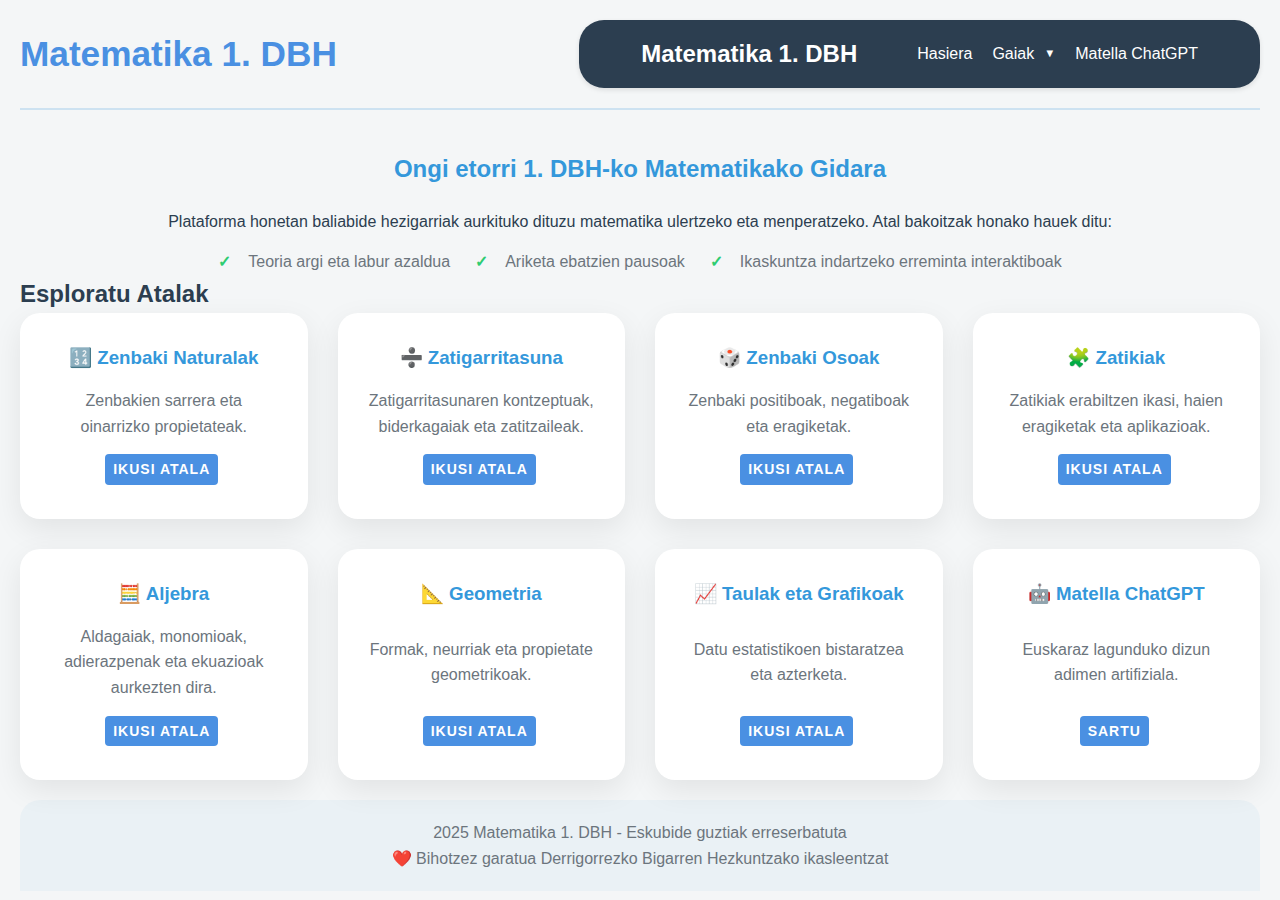
==== index.html @ 074a0e40 "NavBar" ====
<!DOCTYPE html>
<html lang="eu">
<head>
    <meta charset="UTF-8">
    <meta name="viewport" content="width=device-width, initial-scale=1.0">
    <title>Matematika 1. DBH - Teoria eta Ariketak</title>
    <link rel="stylesheet" href="css/styles.css">
    <script src="js/main.js" defer></script>
    <meta name="description" content="Matematikako hezkuntza-baliabideak 1. DBH-rako">
    <meta name="keywords" content="matematika, DBH, hezkuntza, ariketak, teoria">
    <link rel="icon" href="data:image/svg+xml,<svg xmlns=%22http://www.w3.org/2000/svg%22 viewBox=%220 0 100 100%22><text y=%22.9em%22 font-size=%2290%22>📐</text></svg>">
</head>
<body>
    <header>
        <div class="logo-titulo">
            <h1>Matematika 1. DBH</h1>
        </div>
        <nav class="navbar" aria-label="Nabigazio nagusia">
            <a href="index.html" class="navbar-logo">Matematika 1. DBH&nbsp;&nbsp;&nbsp;&nbsp;&nbsp;&nbsp;&nbsp;&nbsp;&nbsp;</a>
            <div class="navbar-menu">
                <a href="index.html" class="navbar-item">Hasiera</a>
                <div class="dropdown">
                    <a href="#" class="navbar-item dropdown-btn">Gaiak</a>
                    <div class="dropdown-content">
                        <a href="./paginas/numeros-naturales.html">Zenbaki Naturalak</a>
                        <a href="./paginas/divisibilidad.html">Zatigarritasuna</a>
                        <a href="./paginas/numeros-enteros.html">Zenbaki Osoak</a>
                        <a href="./paginas/fracciones.html">Zatikiak</a>
                        <a href="./paginas/algebra.html">Aljebran</a>
                        <a href="./paginas/geometria.html">Geometria</a>
                        <a href="./paginas/tablas-graficas.html">Taulak eta Grafikoak</a>
                    </div>
                </div>
                <a href="https://chatgpt.com/g/g-67d38635fb0c81919668655bdd91d6f7-matella-euskeraz" class="navbar-item">Matella ChatGPT</a>
            </div>
        </nav>
    </header>

    <main>
        <section id="presentacion">
            <h2>Ongi etorri 1. DBH-ko Matematikako Gidara</h2>
            <div class="teoria">
                <p>Plataforma honetan baliabide hezigarriak aurkituko dituzu matematika ulertzeko eta menperatzeko. Atal bakoitzak honako hauek ditu:</p>
                <ul>
                    <li>Teoria argi eta labur azaldua</li>
                    <li>Ariketa ebatzien pausoak</li>
                    <li>Ikaskuntza indartzeko erreminta interaktiboak</li>
                </ul>
            </div>
        </section>

        <section id="secciones">
            <h2>Esploratu Atalak</h2>
            <div class="tarjetas-secciones">
                <div class="tarjeta">
                    <h3>🔢 Zenbaki Naturalak</h3>
                    <p>Zenbakien sarrera eta oinarrizko propietateak.</p>
                    <a href="./paginas/numeros-naturales.html" class="btn">Ikusi Atala</a>
                </div>
                <div class="tarjeta">
                    <h3>➗ Zatigarritasuna</h3>
                    <p>Zatigarritasunaren kontzeptuak, biderkagaiak eta zatitzaileak.</p>
                    <a href="./paginas/divisibilidad.html" class="btn">Ikusi Atala</a>
                </div>
                <div class="tarjeta">
                    <h3>🎲 Zenbaki Osoak</h3>
                    <p>Zenbaki positiboak, negatiboak eta eragiketak.</p>
                    <a href="./paginas/numeros-enteros.html" class="btn">Ikusi Atala</a>
                </div>
                <div class="tarjeta">
                    <h3>🧩 Zatikiak</h3>
                    <p>Zatikiak erabiltzen ikasi, haien eragiketak eta aplikazioak.</p>
                    <a href="./paginas/fracciones.html" class="btn">Ikusi Atala</a>
                </div>
                <div class="tarjeta">
                    <h3>🧮 Aljebra</h3>
                    <p>Aldagaiak, monomioak, adierazpenak eta ekuazioak aurkezten dira.</p>
                    <a href="./paginas/algebra.html" class="btn">Ikusi Atala</a>
                </div>
                <div class="tarjeta">
                    <h3>📐 Geometria</h3>
                    <p>Formak, neurriak eta propietate geometrikoak.</p>
                    <a href="./paginas/geometria.html" class="btn">Ikusi Atala</a>
                </div>
                <div class="tarjeta">
                    <h3>📈 Taulak eta Grafikoak</h3>
                    <p>Datu estatistikoen bistaratzea eta azterketa.</p>
                    <a href="./paginas/tablas-graficas.html" class="btn">Ikusi Atala</a>
                </div>
                <div class="tarjeta">
                    <h3>🤖 Matella ChatGPT</h3>
                    <p>Euskaraz lagunduko dizun adimen artifiziala.</p>
                    <a href="https://chatgpt.com/g/g-67d38635fb0c81919668655bdd91d6f7-matella-euskeraz" class="btn">Sartu</a>
                </div>
            </div>
        </section>
    </main>

    <footer>
        <p>2025 Matematika 1. DBH - Eskubide guztiak erreserbatuta</p>
        <p>❤️ Bihotzez garatua Derrigorrezko Bigarren Hezkuntzako ikasleentzat</p>
    </footer>
</body>
</html>
---- css/styles.css ----
/* Estilos generales */
:root {
    /* Paleta de colores actualizada */
    --color-primario: #4A90E2;
    --color-secundario: #3498db;
    --color-terciario: #2ecc71;
    --color-hover: #4ec815;
    
    /* Colores de fondo */
    --color-fondo-claro: #f4f6f7;
    --color-fondo-oscuro: #1a2633;
    --color-fondo-tarjeta-claro: #ffffff;
    --color-fondo-tarjeta-oscuro: #233240;
    
    /* Colores de texto */
    --texto-claro: #2c3e50;
    --texto-oscuro: #e6e6e6;
    --texto-secundario-claro: #6c757d;
    --texto-secundario-oscuro: #a0a0a0;
    
    /* Transiciones y sombras */
    --transicion-rapida: 0.3s ease;
    --sombra-suave: 0 10px 30px rgba(0, 0, 0, 0.08);
    --sombra-hover: 0 15px 40px rgba(0, 0, 0, 0.12);
}

* {
    margin: 0;
    padding: 0;
    box-sizing: border-box;
    transition: all var(--transicion-rapida);
}

body {
    font-family: 'Inter', 'Segoe UI', Roboto, Oxygen, Ubuntu, Cantarell, 'Open Sans', 'Helvetica Neue', sans-serif;
    line-height: 1.6;
    background-color: var(--color-fondo-claro);
    color: var(--texto-claro);
    max-width: 1300px;
    margin: 0 auto;
    padding: 0 20px;
}

/* Contenedor global para secciones */
.seccion-contenedor {
    background-color: var(--color-fondo-tarjeta-claro);
    border-radius: 20px;
    padding: 30px;
    margin-bottom: 30px;
    box-shadow: var(--sombra-suave);
    transition: 
        transform var(--transicion-rapida), 
        box-shadow var(--transicion-rapida);
}

.seccion-contenedor:hover {
    transform: translateY(-5px);
    box-shadow: var(--sombra-hover);
}

/* Encabezado */
header {
    display: flex;
    justify-content: space-between;
    align-items: center;
    padding: 20px 0;
    margin-bottom: 20px;
    border-bottom: 2px solid rgba(52, 152, 219, 0.2);
}

.logo-titulo h1 {
    font-size: 2.2rem;
    color: var(--color-primario);
    font-weight: 700;
}

/* Navegación */
.navbar {
    background-color: var(--color-primario);
    padding: 15px 0;
    border-radius: 25px 25px 25px 25px;
    box-shadow: 0 4px 6px rgba(0, 0, 0, 0.1);
}

.navbar-container {
    display: flex;
    justify-content: space-between;
    align-items: center;
    max-width: 1200px;
    margin: 0 auto;
    padding: 0 20px;
}

.logo {
    display: flex;
    align-items: center;
}

.logo img {
    height: 50px;
    margin-right: 15px;
    border-radius: 10px;
}

.logo h1 {
    color: white;
    font-size: 1.5rem;
    margin: 0;
}

.menu {
    display: flex;
    align-items: center;
}

.menu-temas {
    position: relative;
    margin-left: 20px;
}

.menu-temas > a {
    color: white;
    text-decoration: none;
    display: flex;
    align-items: center;
    padding: 10px 15px;
    border-radius: 20px;
    transition: background-color var(--transicion-rapida);
}

.menu-temas > a:hover {
    background-color: rgba(255, 255, 255, 0.2);
}

.dropdown-content {
    display: none;
    position: absolute;
    background-color: white;
    min-width: 200px;
    box-shadow: 0 8px 16px rgba(0, 0, 0, 0.2);
    z-index: 1;
    top: 100%;
    left: 0;
    border-radius: 15px;
    overflow: hidden;
    padding: 10px 0;
}

.menu-temas:hover .dropdown-content {
    display: block;
}

.dropdown-content a {
    color: var(--texto-principal-oscuro);
    padding: 12px 16px;
    text-decoration: none;
    display: block;
    transition: background-color var(--transicion-rapida);
}

.dropdown-content a:hover {
    background-color: var(--color-fondo-tarjeta-claro);
}

/* Secciones principales */
main {
    padding: 20px 0;
}

#presentacion {
    text-align: center;
}

#presentacion h2 {
    color: var(--color-secundario);
    margin-bottom: 20px;
}

.teoria {
    display: flex;
    flex-direction: column;
    align-items: center;
}

.teoria ul {
    list-style-type: none;
    display: flex;
    justify-content: center;
    gap: 25px;
    margin-top: 15px;
}

.teoria ul li {
    position: relative;
    padding-left: 30px;
    color: var(--texto-secundario-claro);
}

.teoria ul li::before {
    content: '✓';
    position: absolute;
    left: 0;
    color: var(--color-terciario);
    font-weight: bold;
}

.tarjetas-teoria {
    display: grid;
    grid-template-columns: repeat(3, 1fr);
    gap: 30px;
    justify-content: center;
    align-items: stretch;
}

.tarjetas-teoria .tarjeta,
.tarjetas-secciones .tarjeta {
    display: flex;
    flex-direction: column;
    justify-content: space-between;
    background-color: var(--color-fondo-tarjeta-claro);
    border-radius: 20px;
    padding: 30px;
    text-align: center;
    box-shadow: var(--sombra-suave);
    transition: 
        transform var(--transicion-rapida), 
        box-shadow var(--transicion-rapida);
    height: 100%;
}

.tarjetas-teoria .tarjeta h3,
.tarjetas-secciones .tarjeta h3 {
    color: var(--color-secundario);
    margin-bottom: 15px;
}

.tarjetas-teoria .tarjeta p,
.tarjetas-secciones .tarjeta p {
    flex-grow: 1;
    display: flex;
    align-items: center;
    justify-content: center;
    margin-bottom: 15px;
}

.tarjetas-teoria .tarjeta .btn-mas-informacion,
.tarjetas-secciones .tarjeta .btn {
    align-self: center;
    margin-top: auto;
}

.tarjetas-teoria .tarjeta:hover,
.tarjetas-secciones .tarjeta:hover {
    transform: translateY(-10px);
    box-shadow: var(--sombra-hover);
}

.tarjetas-secciones {
    display: grid;
    grid-template-columns: repeat(auto-fit, minmax(250px, 1fr));
    gap: 30px;
}

.tarjeta {
    background-color: var(--color-fondo-tarjeta-claro);
    border-radius: 20px;
    padding: 30px;
    text-align: center;
    box-shadow: var(--sombra-suave);
    transition: 
        transform var(--transicion-rapida), 
        box-shadow var(--transicion-rapida);
}

.tarjeta:hover {
    transform: translateY(-10px);
    box-shadow: var(--sombra-hover);
}

.tarjeta h3 {
    color: var(--color-secundario);
    margin-bottom: 15px;
}

.tarjeta p {
    color: var(--texto-secundario-claro);
    margin-bottom: 20px;
}

.btn {
    display: inline-block;
    background-color: var(--color-primario) !important;
    color: white !important;
    text-decoration: none;
    padding: 12px 25px;
    border-radius: 30px;
    font-weight: 600;
    text-transform: uppercase;
    letter-spacing: 1px;
    transition: 
        background-color var(--transicion-rapida),
        transform var(--transicion-rapida);
}

.btn:hover {
    background-color: var(--color-hover) !important;
    transform: scale(1.05) !important;
}

.btn-mas-informacion {
    background-color: #4A90E2 !important; /* Slightly darker sky blue */
    color: white !important;
    border: none !important;
    transition: background-color var(--transicion-rapida), transform var(--transicion-rapida) !important;
}

.btn-mas-informacion:hover {
    background-color: var(--color-terciario) !important;
    transform: scale(1.05) !important;
}

.btn.btn-verde {
    background-color: var(--color-primario) !important;
    color: white !important;
    border: none !important;
    border-radius: 5px !important;
    cursor: pointer !important;
    transition: all 0.3s ease !important;
}

.btn.btn-verde:hover {
    background-color: var(--color-hover) !important;
    transform: scale(1.05) !important;
}

/* Footer */
footer {
    text-align: center;
    padding: 20px 0;
    background-color: rgba(52, 152, 219, 0.05);
    color: var(--texto-secundario-claro);
    border-radius: 20px 20px 0 0;
}

/* Modo oscuro */
body.modo-oscuro {
    background-color: var(--color-fondo-oscuro);
    color: var(--texto-oscuro);
}

body.modo-oscuro .seccion-contenedor,
body.modo-oscuro .tarjeta {
    background-color: var(--color-fondo-tarjeta-oscuro);
    color: var(--texto-oscuro);
}

body.modo-oscuro .tarjeta h3 {
    color: var(--color-terciario);
}

body.modo-oscuro .tarjeta p {
    color: var(--texto-secundario-oscuro);
}

body.modo-oscuro .btn {
    background-color: var(--color-terciario);
}

body.modo-oscuro .btn:hover {
    background-color: var(--color-secundario);
}

body.modo-oscuro nav ul li a {
    color: var(--texto-oscuro);
}

body.modo-oscuro nav ul li a.active {
    color: var(--color-terciario);
}

body.modo-oscuro header {
    border-bottom-color: rgba(46, 204, 113, 0.2);
}

/* Estilos para ventanas modales */
.modal-overlay {
    display: none;
    position: fixed;
    z-index: 1000;
    left: 0;
    top: 0;
    width: 100%;
    height: 100%;
    overflow: auto;
    background-color: rgba(0,0,0,0.5);
    justify-content: center;
    align-items: center;
}

.modal-overlay.mostrar {
    display: flex;
    opacity: 1;
}

.modal-contenido {
    background-color: white;
    padding: 30px;
    border-radius: 10px;
    max-width: 80%;
    max-height: 80%;
    overflow-y: auto;
    box-shadow: 0 4px 6px rgba(0,0,0,0.1);
    position: relative;
}

.modal-contenido h2 {
    margin-bottom: 20px;
    color: var(--color-secundario);
    border-bottom: 2px solid var(--color-terciario);
    padding-bottom: 10px;
}

.modal-contenido h3 {
    margin-top: 15px;
    color: var(--color-primario);
}

.modal-contenido ul, 
.modal-contenido ol {
    margin-left: 30px;
    margin-bottom: 15px;
}

.modal-header {
    display: flex;
    justify-content: space-between;
    align-items: center;
    margin-bottom: 20px;
    border-bottom: 2px solid rgba(52, 152, 219, 0.2);
    padding-bottom: 15px;
}

.modal-header h2 {
    margin: 0;
    color: var(--color-secundario);
}

.btn-cerrar-modal {
    position: absolute;
    top: 15px;
    right: 15px;
    background: none;
    border: none;
    font-size: 30px;
    color: var(--color-secundario);
    cursor: pointer;
    transition: color var(--transicion-rapida);
    padding: 0;
    line-height: 1;
    z-index: 10;
}

.btn-cerrar-modal:hover {
    color: var(--color-primario);
}

body.modo-oscuro .btn-cerrar-modal {
    color: var(--texto-claro);
}

body.modo-oscuro .btn-cerrar-modal:hover {
    color: var(--color-secundario);
}

/* Estilos para modal content */
.modal-content {
    max-width: 600px;
    margin: 0 auto;
    padding: 20px;
    background-color: #ffffff;
    border-radius: 12px;
    box-shadow: 0 6px 12px rgba(0, 0, 0, 0.1);
}

.modal-title {
    color: #2c3e50;
    text-align: center;
    margin-bottom: 20px;
    font-size: 1.5em;
    border-bottom: 3px solid #3498db;
    padding-bottom: 10px;
}

.modal-section {
    margin-bottom: 20px;
}

.modal-section h4 {
    color: #2980b9;
    border-bottom: 2px solid #ecf0f1;
    padding-bottom: 8px;
    margin-bottom: 15px;
    font-weight: 600;
}

.modal-table-container {
    border: 1px solid #e0e0e0;
    border-radius: 8px;
    overflow: hidden;
    margin-bottom: 20px;
    box-shadow: 0 2px 4px rgba(0, 0, 0, 0.05);
}

.modal-table {
    width: 100%;
    border-collapse: separate;
    border-spacing: 0;
    background-color: #ffffff;
}

.modal-table thead {
    background-color: #3498db;
    color: white;
}

.modal-table th, 
.modal-table td {
    border: 1px solid #e0e0e0;
    padding: 12px;
    text-align: left;
    transition: background-color 0.3s ease;
}

.modal-table th {
    font-weight: 600;
    text-transform: uppercase;
    font-size: 0.9em;
    background-color: #3498db;
    color: white;
    border-color: #2980b9;
}

.modal-table tbody tr {
    background-color: #f9f9f9;
}

.modal-table tbody tr:nth-child(even) {
    background-color: #f1f4f7;
}

.modal-table tbody tr:hover {
    background-color: #e8f4f8;
}

.modal-table td {
    color: #2c3e50;
    border-right: 1px solid #e0e0e0;
    border-bottom: 1px solid #e0e0e0;
}

.modal-table tr:last-child td {
    border-bottom: none;
}

.modal-table tr td:last-child {
    border-right: none;
}

.modal-list {
    list-style-type: none;
    padding-left: 0;
}

.modal-list li {
    padding: 8px 0;
    position: relative;
    padding-left: 25px;
    color: #2c3e50;
}

.modal-list li::before {
    content: '•';
    color: #3498db;
    font-weight: bold;
    font-size: 1.2em;
    position: absolute;
    left: 0;
    top: 6px;
}

/* Estilos para timeline de números */
.timeline-numeros {
    display: flex;
    justify-content: space-between;
    align-items: center;
    margin: 30px 0;
    padding: 20px;
    background-color: rgba(52, 152, 219, 0.05);
    border-radius: 15px;
}

.timeline-item {
    text-align: center;
    flex: 1;
    padding: 15px;
    transition: transform var(--transicion-rapida);
}

.timeline-item:hover {
    transform: scale(1.05);
}

.timeline-marker {
    display: block;
    font-size: 3rem;
    margin-bottom: 10px;
    opacity: 0.8;
}

.timeline-item h3 {
    margin: 10px 0;
    color: var(--color-secundario);
    font-size: 1.1rem;
}

.timeline-item p {
    color: var(--texto-secundario-claro);
    font-size: 0.9rem;
}

/* Estilos para herramientas interactivas */
.herramientas {
    display: flex;
    justify-content: center;
    gap: 20px;
    margin-top: 30px;
}

.herramienta {
    background-color: var(--color-fondo-tarjeta-claro);
    border-radius: 15px;
    padding: 25px;
    box-shadow: var(--sombra-hover);
    max-width: 800px;
    width: 100%;
}

.herramienta h3, 
.herramienta h4 {
    color: var(--color-secundario);
    margin-bottom: 20px;
    text-align: center;
}

.herramienta-contenedor {
    display: flex;
    flex-direction: column;
    gap: 20px;
}

.configuracion-ejercicio,
.ejercicio-actual,
.resultado-ejercicio {
    background-color: white;
    border-radius: 10px;
    padding: 20px;
    box-shadow: 0 4px 6px rgba(0,0,0,0.1);
}

.opciones-ejercicio {
    display: flex;
    justify-content: space-between;
    align-items: center;
    gap: 15px;
}

.selector-operacion,
.selector-dificultad {
    display: flex;
    flex-direction: column;
    gap: 5px;
}

.problema-matematico {
    display: flex;
    justify-content: center;
    align-items: center;
    gap: 15px;
    font-size: 1.5em;
    margin: 20px 0;
}

.problema-matematico input {
    width: 100px;
    text-align: center;
    padding: 5px;
    border: 1px solid var(--color-terciario);
    border-radius: 5px;
}

.controles-ejercicio {
    display: flex;
    justify-content: center;
    gap: 15px;
}

.resultado-ejercicio {
    text-align: center;
}

#mensaje-resultado {
    font-weight: bold;
    margin-bottom: 10px;
}

#explicacion-solucion {
    color: var(--color-primario);
}

/* Estilos para expresiones matemáticas en modales */
.math-examples {
    display: flex;
    flex-direction: column;
    align-items: center;
    margin: 15px 0;
    background-color: var(--color-fondo-claro);
    border-radius: 10px;
    padding: 15px;
    box-shadow: var(--sombra-suave);
}

.math-row {
    margin: 10px 0;
    display: flex;
    justify-content: center;
    align-items: center;
}

.math-expression {
    display: flex;
    align-items: center;
    font-size: 1.2em;
    color: var(--texto-claro);
}

.fraction {
    display: inline-flex;
    flex-direction: column;
    text-align: center;
    line-height: 1.2;
    border: 1px solid var(--texto-claro);
    border-radius: 5px;
    overflow: hidden;
}

.numerator, .denominator {
    display: block;
    padding: 5px 10px;
    text-align: center;
}

.denominator {
    border-top: 1px solid var(--texto-claro);
    background-color: rgba(0,0,0,0.05);
}

.math-equals {
    margin: 0 10px;
    font-weight: bold;
}

.result {
    font-weight: bold;
    color: var(--color-primario);
}

/* Modo oscuro para expresiones matemáticas */
body.modo-oscuro .math-examples {
    background-color: var(--color-fondo-tarjeta-oscuro);
    color: var(--texto-oscuro);
}

body.modo-oscuro .math-expression {
    color: var(--texto-oscuro);
}

body.modo-oscuro .fraction {
    border-color: var(--texto-oscuro);
}

body.modo-oscuro .denominator {
    border-top-color: var(--texto-oscuro);
    background-color: rgba(255,255,255,0.1);
}

body.modo-oscuro .result {
    color: var(--color-terciario);
}

body.modo-oscuro .resultado-ejercicio {
    background-color: var(--color-fondo-tarjeta-oscuro);
    color: var(--texto-oscuro);
    box-shadow: 0 4px 6px rgba(0,0,0,0.1);
}

/* Modo oscuro para herramientas */
body.modo-oscuro .herramienta {
    background-color: var(--color-fondo-tarjeta-oscuro);
    color: var(--texto-oscuro);
}

body.modo-oscuro .herramienta-contenedor {
    color: var(--texto-oscuro);
}

body.modo-oscuro .configuracion-ejercicio,
body.modo-oscuro .ejercicio-actual,
body.modo-oscuro .resultado-ejercicio {
    background-color: var(--color-fondo-tarjeta-oscuro);
    color: var(--texto-oscuro);
    box-shadow: 0 4px 6px rgba(0,0,0,0.1);
}

body.modo-oscuro .problema-matematico input {
    background-color: var(--color-fondo-tarjeta-oscuro);
    color: var(--texto-oscuro);
    border-color: var(--color-terciario);
}

body.modo-oscuro .resultado-ejercicio {
    color: var(--texto-oscuro);
}

body.modo-oscuro #mensaje-resultado {
    color: var(--texto-oscuro);
}

body.modo-oscuro #explicacion-solucion {
    color: var(--color-primario);
}

/* Responsive Design */
@media (max-width: 768px) {
    nav ul {
        flex-direction: column;
        align-items: center;
    }

    nav a {
        margin: 5px 0;
    }
}

@media (max-width: 768px) {
    .herramientas {
        flex-direction: column;
    }

    .timeline-numeros {
        flex-direction: column;
    }

    .timeline-item {
        margin-bottom: 15px;
    }
}

/* Estilos para menú de navegación */
.navbar {
    display: flex;
    justify-content: space-between;
    align-items: center;
    background-color: #2c3e50;
    padding: 15px 5%;
    color: white;
    box-shadow: 0 2px 5px rgba(0,0,0,0.1);
}

.navbar-logo {
    font-size: 1.5em;
    font-weight: bold;
    color: white;
    text-decoration: none;
}

.navbar-menu {
    display: flex;
    align-items: center;
    gap: 20px;
}

.navbar-item {
    color: white;
    text-decoration: none;
    position: relative;
    transition: color 0.3s ease;
}

.navbar-item:hover {
    color: #3498db;
}

.dropdown {
    position: relative;
    display: inline-block;
}

.dropdown-content {
    display: none;
    position: absolute;
    background-color: #f9f9f9;
    min-width: 200px;
    box-shadow: 0 8px 16px rgba(0,0,0,0.2);
    z-index: 1;
    top: 100%;
    left: 0;
    border-radius: 5px;
    overflow: hidden;
}

.dropdown:hover .dropdown-content {
    display: block;
}

.dropdown-content a {
    color: #2c3e50;
    padding: 12px 16px;
    text-decoration: none;
    display: block;
    transition: background-color 0.3s ease;
}

.dropdown-content a:hover {
    background-color: #e8f4f8;
}

.dropdown-btn {
    display: flex;
    align-items: center;
    gap: 5px;
}

.dropdown-btn::after {
    content: '▼';
    font-size: 0.7em;
    margin-left: 5px;
}

/* Estilos para Constructor de Formas Geométricas */
.container {
    max-width: 1200px;
    margin: 0 auto;
}

.title {
    font-size: 1.5rem;
    font-weight: bold;
    text-align: center;
    margin-bottom: 0.5rem;
}

.subtitle {
    font-size: 1.25rem;
    font-weight: 600;
    margin-bottom: 0.5rem;
}

.btn {
    padding: 0.25rem 0.5rem;
    border-radius: 0.25rem;
    font-size: 0.875rem;
    cursor: pointer;
    border: none;
    background-color: #5e86d0;
    margin-right: 0.25rem;
    margin-bottom: 0.25rem;
}

.btn-mode {
    background-color: #d1d5db;
}

.btn-selected {
    color: white;
}

.btn-mode.btn-selected {
    background-color: #2563eb;
}

.btn-shape.btn-selected {
    background-color: #3b82f6;
}

.mode-selector, .shape-selector {
    display: flex;
    flex-wrap: wrap;
    justify-content: center;
    margin-bottom: 0.75rem;
}

.main-content {
    display: flex;
    flex-direction: column;
    gap: 0.5rem;
}

@media (min-width: 768px) {
    .main-content {
        flex-direction: row;
    }
    
    .panel-main {
        flex: 1;
    }
    
    .panel-info {
        width: 25%;
    }
}

.panel {
    background-color: white;
    padding: 0.75rem;
    border-radius: 0.25rem;
    box-shadow: 0 1px 3px 0 rgba(0, 0, 0, 0.1);
}

.panel-row {
    display: flex;
    flex-direction: column;
    gap: 0.75rem;
}

@media (min-width: 768px) {
    .panel-row {
        flex-direction: row;
    }
    
    .panel-col {
        width: 50%;
    }
}

.visualization-container {
    display: flex;
    justify-content: center;
    margin-bottom: 0.5rem;
}

.properties-container, .classification-container {
    padding: 0.5rem;
    background-color: #f3f4f6;
    border-radius: 0.25rem;
    font-size: 0.75rem;
    margin-top: 0.5rem;
}

.controls-container {
    margin-bottom: 0.5rem;
}

.svg-canvas {
    border: 1px solid #d1d5db;
    background-color: rgb(255, 255, 255);
}
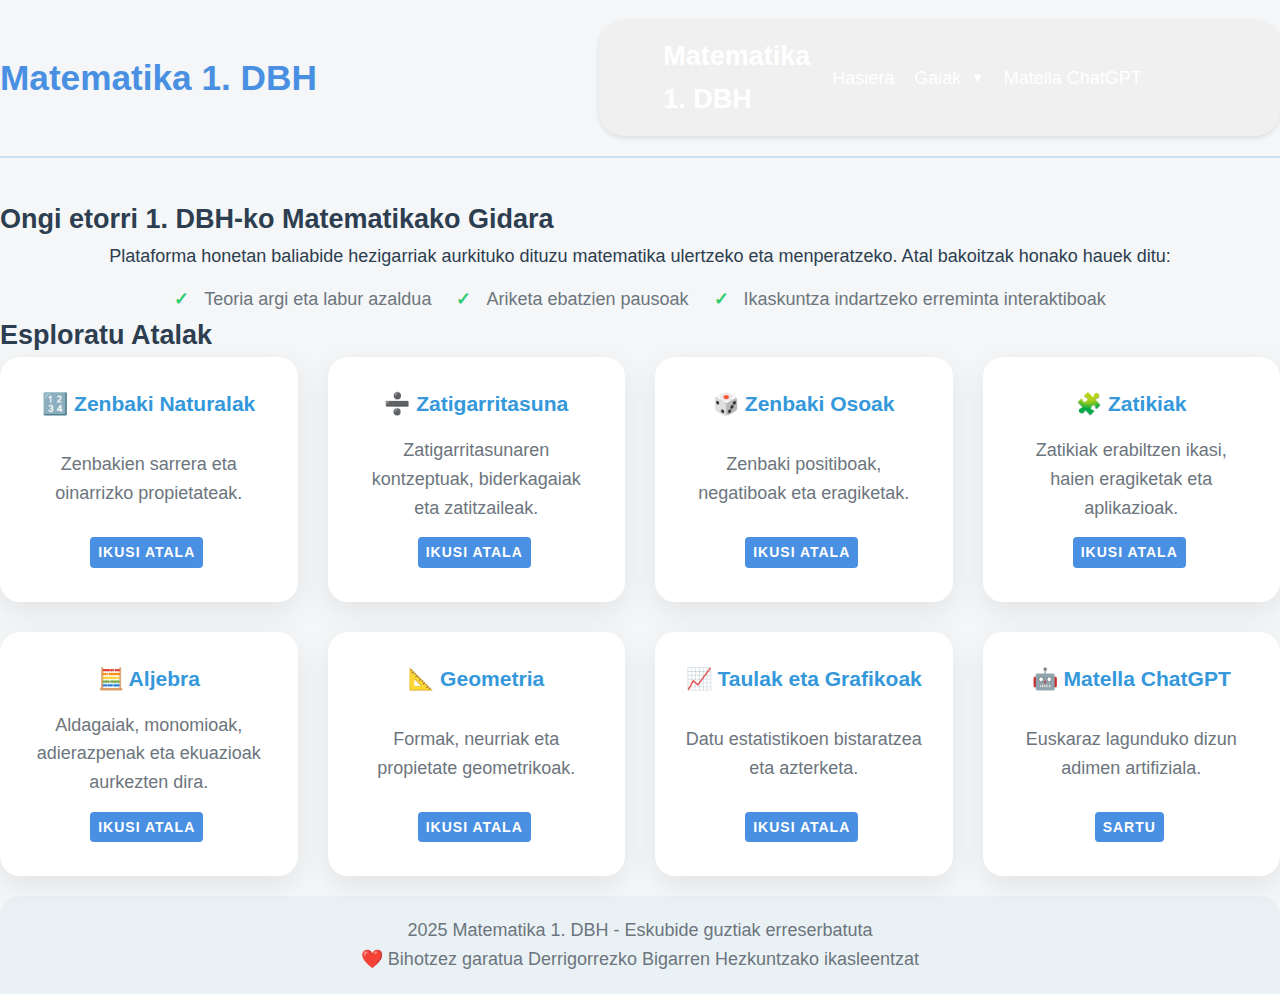
==== commit 5cf43a7b: "mobile index" ====
--- a/index.html
+++ b/index.html
@@ -2,13 +2,90 @@
 <html lang="eu">
 <head>
     <meta charset="UTF-8">
-    <meta name="viewport" content="width=device-width, initial-scale=1.0">
+    <meta name="viewport" content="width=device-width, initial-scale=1.0, maximum-scale=1.0, user-scalable=no">
     <title>Matematika 1. DBH - Teoria eta Ariketak</title>
     <link rel="stylesheet" href="css/styles.css">
     <script src="js/main.js" defer></script>
     <meta name="description" content="Matematikako hezkuntza-baliabideak 1. DBH-rako">
     <meta name="keywords" content="matematika, DBH, hezkuntza, ariketak, teoria">
     <link rel="icon" href="data:image/svg+xml,<svg xmlns=%22http://www.w3.org/2000/svg%22 viewBox=%220 0 100 100%22><text y=%22.9em%22 font-size=%2290%22>📐</text></svg>">
+    <style>
+        /* Mobile-first styles */
+        body {
+            font-size: 16px;
+            line-height: 1.6;
+            margin: 0;
+            padding: 0;
+            font-family: Arial, sans-serif;
+        }
+
+        .navbar {
+            flex-direction: column;
+            align-items: center;
+            background-color: #f0f0f0;
+        }
+
+        .navbar-menu {
+            display: none; /* Hide menu by default */
+            width: 100%;
+            text-align: center;
+        }
+
+        .mobile-menu-toggle {
+            display: block;
+            cursor: pointer;
+            padding: 10px;
+            font-size: 24px;
+        }
+
+        .dropdown-content {
+            position: static;
+            display: none;
+            background-color: #f9f9f9;
+            width: 100%;
+        }
+
+        .dropdown:hover .dropdown-content,
+        .dropdown-content.active {
+            display: block;
+        }
+
+        #mobile-content, #desktop-content {
+            display: none;
+        }
+
+        #mobile-content.active, #desktop-content.active {
+            display: block;
+        }
+
+        /* Desktop styles */
+        @media screen and (min-width: 768px) {
+            body {
+                font-size: 18px;
+            }
+
+            .navbar {
+                flex-direction: row;
+                justify-content: space-between;
+            }
+
+            .navbar-menu {
+                display: flex;
+                align-items: center;
+            }
+
+            .mobile-menu-toggle {
+                display: none;
+            }
+
+            .dropdown-content {
+                position: absolute;
+                display: none;
+                min-width: 200px;
+                box-shadow: 0px 8px 16px 0px rgba(0,0,0,0.2);
+            }
+        }
+    </style>
 </head>
 <body>
     <header>
@@ -16,7 +93,8 @@
             <h1>Matematika 1. DBH</h1>
         </div>
         <nav class="navbar" aria-label="Nabigazio nagusia">
-            <a href="index.html" class="navbar-logo">Matematika 1. DBH&nbsp;&nbsp;&nbsp;&nbsp;&nbsp;&nbsp;&nbsp;&nbsp;&nbsp;</a>
+            <a href="index.html" class="navbar-logo">Matematika 1. DBH</a>
+            <div class="mobile-menu-toggle" onclick="toggleMobileMenu()">☰ Menu</div>
             <div class="navbar-menu">
                 <a href="index.html" class="navbar-item">Hasiera</a>
                 <div class="dropdown">
@@ -37,7 +115,7 @@
     </header>
 
     <main>
-        <section id="presentacion">
+        <section id="desktop-content">
             <h2>Ongi etorri 1. DBH-ko Matematikako Gidara</h2>
             <div class="teoria">
                 <p>Plataforma honetan baliabide hezigarriak aurkituko dituzu matematika ulertzeko eta menperatzeko. Atal bakoitzak honako hauek ditu:</p>
@@ -47,50 +125,61 @@
                     <li>Ikaskuntza indartzeko erreminta interaktiboak</li>
                 </ul>
             </div>
+            <section id="secciones">
+                <h2>Esploratu Atalak</h2>
+                <div class="tarjetas-secciones">
+                    <div class="tarjeta">
+                        <h3>🔢 Zenbaki Naturalak</h3>
+                        <p>Zenbakien sarrera eta oinarrizko propietateak.</p>
+                        <a href="./paginas/numeros-naturales.html" class="btn">Ikusi Atala</a>
+                    </div>
+                    <div class="tarjeta">
+                        <h3>➗ Zatigarritasuna</h3>
+                        <p>Zatigarritasunaren kontzeptuak, biderkagaiak eta zatitzaileak.</p>
+                        <a href="./paginas/divisibilidad.html" class="btn">Ikusi Atala</a>
+                    </div>
+                    <div class="tarjeta">
+                        <h3>🎲 Zenbaki Osoak</h3>
+                        <p>Zenbaki positiboak, negatiboak eta eragiketak.</p>
+                        <a href="./paginas/numeros-enteros.html" class="btn">Ikusi Atala</a>
+                    </div>
+                    <div class="tarjeta">
+                        <h3>🧩 Zatikiak</h3>
+                        <p>Zatikiak erabiltzen ikasi, haien eragiketak eta aplikazioak.</p>
+                        <a href="./paginas/fracciones.html" class="btn">Ikusi Atala</a>
+                    </div>
+                    <div class="tarjeta">
+                        <h3>🧮 Aljebra</h3>
+                        <p>Aldagaiak, monomioak, adierazpenak eta ekuazioak aurkezten dira.</p>
+                        <a href="./paginas/algebra.html" class="btn">Ikusi Atala</a>
+                    </div>
+                    <div class="tarjeta">
+                        <h3>📐 Geometria</h3>
+                        <p>Formak, neurriak eta propietate geometrikoak.</p>
+                        <a href="./paginas/geometria.html" class="btn">Ikusi Atala</a>
+                    </div>
+                    <div class="tarjeta">
+                        <h3>📈 Taulak eta Grafikoak</h3>
+                        <p>Datu estatistikoen bistaratzea eta azterketa.</p>
+                        <a href="./paginas/tablas-graficas.html" class="btn">Ikusi Atala</a>
+                    </div>
+                    <div class="tarjeta">
+                        <h3>🤖 Matella ChatGPT</h3>
+                        <p>Euskaraz lagunduko dizun adimen artifiziala.</p>
+                        <a href="https://chatgpt.com/g/g-67d38635fb0c81919668655bdd91d6f7-matella-euskeraz" class="btn">Sartu</a>
+                    </div>
+                </div>
+            </section>
         </section>
 
-        <section id="secciones">
-            <h2>Esploratu Atalak</h2>
-            <div class="tarjetas-secciones">
-                <div class="tarjeta">
-                    <h3>🔢 Zenbaki Naturalak</h3>
-                    <p>Zenbakien sarrera eta oinarrizko propietateak.</p>
-                    <a href="./paginas/numeros-naturales.html" class="btn">Ikusi Atala</a>
-                </div>
-                <div class="tarjeta">
-                    <h3>➗ Zatigarritasuna</h3>
-                    <p>Zatigarritasunaren kontzeptuak, biderkagaiak eta zatitzaileak.</p>
-                    <a href="./paginas/divisibilidad.html" class="btn">Ikusi Atala</a>
-                </div>
-                <div class="tarjeta">
-                    <h3>🎲 Zenbaki Osoak</h3>
-                    <p>Zenbaki positiboak, negatiboak eta eragiketak.</p>
-                    <a href="./paginas/numeros-enteros.html" class="btn">Ikusi Atala</a>
-                </div>
-                <div class="tarjeta">
-                    <h3>🧩 Zatikiak</h3>
-                    <p>Zatikiak erabiltzen ikasi, haien eragiketak eta aplikazioak.</p>
-                    <a href="./paginas/fracciones.html" class="btn">Ikusi Atala</a>
-                </div>
-                <div class="tarjeta">
-                    <h3>🧮 Aljebra</h3>
-                    <p>Aldagaiak, monomioak, adierazpenak eta ekuazioak aurkezten dira.</p>
-                    <a href="./paginas/algebra.html" class="btn">Ikusi Atala</a>
-                </div>
-                <div class="tarjeta">
-                    <h3>📐 Geometria</h3>
-                    <p>Formak, neurriak eta propietate geometrikoak.</p>
-                    <a href="./paginas/geometria.html" class="btn">Ikusi Atala</a>
-                </div>
-                <div class="tarjeta">
-                    <h3>📈 Taulak eta Grafikoak</h3>
-                    <p>Datu estatistikoen bistaratzea eta azterketa.</p>
-                    <a href="./paginas/tablas-graficas.html" class="btn">Ikusi Atala</a>
-                </div>
-                <div class="tarjeta">
-                    <h3>🤖 Matella ChatGPT</h3>
-                    <p>Euskaraz lagunduko dizun adimen artifiziala.</p>
-                    <a href="https://chatgpt.com/g/g-67d38635fb0c81919668655bdd91d6f7-matella-euskeraz" class="btn">Sartu</a>
+        <section id="mobile-content">
+            <h2>Matematika Gida Mugikorrean</h2>
+            <div class="mobile-teoria">
+                <p>Matematika ikasteko tresna errazak eta azkarrak</p>
+                <div class="quick-access-buttons">
+                    <button onclick="location.href='./paginas/numeros-naturales.html'">Zenbaki Naturalak</button>
+                    <button onclick="location.href='./paginas/divisibilidad.html'">Zatigarritasuna</button>
+                    <button onclick="location.href='./paginas/numeros-enteros.html'">Zenbaki Osoak</button>
                 </div>
             </div>
         </section>
@@ -100,5 +189,32 @@
         <p>2025 Matematika 1. DBH - Eskubide guztiak erreserbatuta</p>
         <p>❤️ Bihotzez garatua Derrigorrezko Bigarren Hezkuntzako ikasleentzat</p>
     </footer>
+
+    <script>
+        function toggleMobileMenu() {
+            const navbarMenu = document.querySelector('.navbar-menu');
+            const dropdownContent = document.querySelector('.dropdown-content');
+            navbarMenu.classList.toggle('active');
+            dropdownContent.classList.toggle('active');
+        }
+
+        function detectDevice() {
+            const isMobile = window.innerWidth < 768;
+            const desktopContent = document.getElementById('desktop-content');
+            const mobileContent = document.getElementById('mobile-content');
+
+            if (isMobile) {
+                desktopContent.classList.remove('active');
+                mobileContent.classList.add('active');
+            } else {
+                mobileContent.classList.remove('active');
+                desktopContent.classList.add('active');
+            }
+        }
+
+        // Run on load and resize
+        window.addEventListener('load', detectDevice);
+        window.addEventListener('resize', detectDevice);
+    </script>
 </body>
 </html>
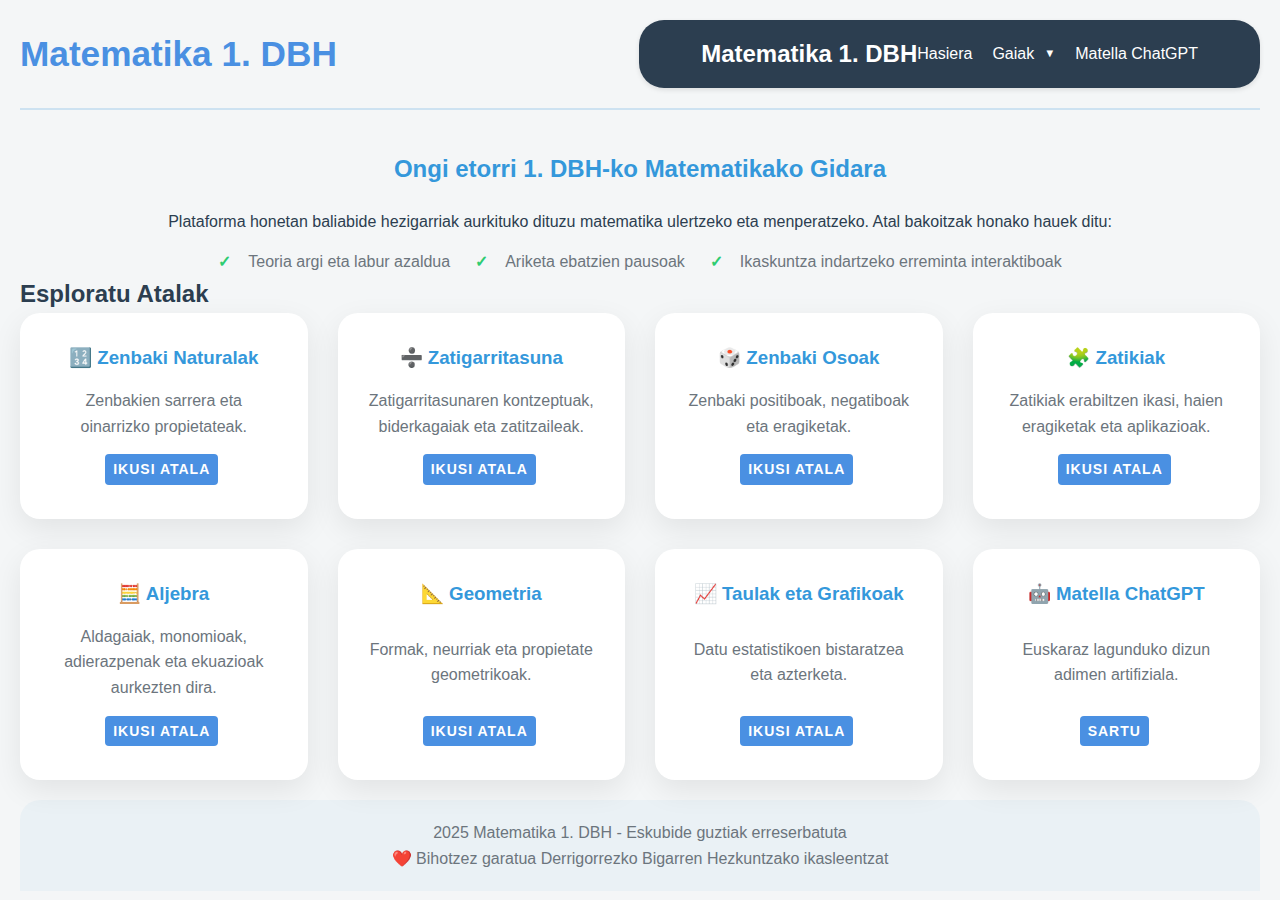
==== commit 28aa7d36: "a" ====
--- a/index.html
+++ b/index.html
@@ -10,79 +10,89 @@
     <meta name="keywords" content="matematika, DBH, hezkuntza, ariketak, teoria">
     <link rel="icon" href="data:image/svg+xml,<svg xmlns=%22http://www.w3.org/2000/svg%22 viewBox=%220 0 100 100%22><text y=%22.9em%22 font-size=%2290%22>📐</text></svg>">
     <style>
-        /* Mobile-first styles */
-        body {
-            font-size: 16px;
-            line-height: 1.6;
-            margin: 0;
-            padding: 0;
-            font-family: Arial, sans-serif;
+        /* Estilos para móvil */
+        @media screen and (max-width: 767px) {
+            .logo-titulo h1 {
+                font-size: 1.5rem;
+                text-align: center;
+            }
+            
+            .navbar {
+                flex-direction: column;
+                align-items: center;
+            }
+            
+            .navbar-logo {
+                margin-bottom: 10px;
+                text-align: center;
+            }
+            
+            .navbar-menu {
+                display: none;
+                width: 100%;
+                flex-direction: column;
+                text-align: center;
+            }
+            
+            .navbar-menu.active {
+                display: flex;
+            }
+            
+            .navbar-item {
+                padding: 10px;
+                width: 100%;
+                box-sizing: border-box;
+            }
+            
+            .dropdown {
+                width: 100%;
+            }
+            
+            .dropdown-content {
+                position: static;
+                width: 100%;
+                box-shadow: none;
+                margin-top: 5px;
+            }
+            
+            .dropdown-content a {
+                padding: 8px 15px;
+                text-align: center;
+            }
+            
+            .menu-toggle {
+                display: block;
+                cursor: pointer;
+                font-size: 1.5rem;
+                padding: 10px;
+            }
+            
+            #presentacion, #secciones {
+                padding: 15px;
+            }
+            
+            .tarjetas-secciones {
+                grid-template-columns: 1fr;
+            }
+            
+            .tarjeta {
+                margin-bottom: 15px;
+            }
+            
+            footer {
+                padding: 15px;
+                text-align: center;
+            }
         }
-
-        .navbar {
-            flex-direction: column;
-            align-items: center;
-            background-color: #f0f0f0;
-        }
-
-        .navbar-menu {
-            display: none; /* Hide menu by default */
-            width: 100%;
-            text-align: center;
-        }
-
-        .mobile-menu-toggle {
-            display: block;
-            cursor: pointer;
-            padding: 10px;
-            font-size: 24px;
-        }
-
-        .dropdown-content {
-            position: static;
-            display: none;
-            background-color: #f9f9f9;
-            width: 100%;
-        }
-
-        .dropdown:hover .dropdown-content,
-        .dropdown-content.active {
-            display: block;
-        }
-
-        #mobile-content, #desktop-content {
+        
+        /* Estilos para PC (por defecto) */
+        .menu-toggle {
             display: none;
         }
-
-        #mobile-content.active, #desktop-content.active {
-            display: block;
-        }
-
-        /* Desktop styles */
+        
         @media screen and (min-width: 768px) {
-            body {
-                font-size: 18px;
-            }
-
-            .navbar {
-                flex-direction: row;
-                justify-content: space-between;
-            }
-
             .navbar-menu {
                 display: flex;
-                align-items: center;
-            }
-
-            .mobile-menu-toggle {
-                display: none;
-            }
-
-            .dropdown-content {
-                position: absolute;
-                display: none;
-                min-width: 200px;
-                box-shadow: 0px 8px 16px 0px rgba(0,0,0,0.2);
             }
         }
     </style>
@@ -94,7 +104,7 @@
         </div>
         <nav class="navbar" aria-label="Nabigazio nagusia">
             <a href="index.html" class="navbar-logo">Matematika 1. DBH</a>
-            <div class="mobile-menu-toggle" onclick="toggleMobileMenu()">☰ Menu</div>
+            <div class="menu-toggle" onclick="toggleMenu()">☰</div>
             <div class="navbar-menu">
                 <a href="index.html" class="navbar-item">Hasiera</a>
                 <div class="dropdown">
@@ -115,7 +125,7 @@
     </header>
 
     <main>
-        <section id="desktop-content">
+        <section id="presentacion">
             <h2>Ongi etorri 1. DBH-ko Matematikako Gidara</h2>
             <div class="teoria">
                 <p>Plataforma honetan baliabide hezigarriak aurkituko dituzu matematika ulertzeko eta menperatzeko. Atal bakoitzak honako hauek ditu:</p>
@@ -125,61 +135,50 @@
                     <li>Ikaskuntza indartzeko erreminta interaktiboak</li>
                 </ul>
             </div>
-            <section id="secciones">
-                <h2>Esploratu Atalak</h2>
-                <div class="tarjetas-secciones">
-                    <div class="tarjeta">
-                        <h3>🔢 Zenbaki Naturalak</h3>
-                        <p>Zenbakien sarrera eta oinarrizko propietateak.</p>
-                        <a href="./paginas/numeros-naturales.html" class="btn">Ikusi Atala</a>
-                    </div>
-                    <div class="tarjeta">
-                        <h3>➗ Zatigarritasuna</h3>
-                        <p>Zatigarritasunaren kontzeptuak, biderkagaiak eta zatitzaileak.</p>
-                        <a href="./paginas/divisibilidad.html" class="btn">Ikusi Atala</a>
-                    </div>
-                    <div class="tarjeta">
-                        <h3>🎲 Zenbaki Osoak</h3>
-                        <p>Zenbaki positiboak, negatiboak eta eragiketak.</p>
-                        <a href="./paginas/numeros-enteros.html" class="btn">Ikusi Atala</a>
-                    </div>
-                    <div class="tarjeta">
-                        <h3>🧩 Zatikiak</h3>
-                        <p>Zatikiak erabiltzen ikasi, haien eragiketak eta aplikazioak.</p>
-                        <a href="./paginas/fracciones.html" class="btn">Ikusi Atala</a>
-                    </div>
-                    <div class="tarjeta">
-                        <h3>🧮 Aljebra</h3>
-                        <p>Aldagaiak, monomioak, adierazpenak eta ekuazioak aurkezten dira.</p>
-                        <a href="./paginas/algebra.html" class="btn">Ikusi Atala</a>
-                    </div>
-                    <div class="tarjeta">
-                        <h3>📐 Geometria</h3>
-                        <p>Formak, neurriak eta propietate geometrikoak.</p>
-                        <a href="./paginas/geometria.html" class="btn">Ikusi Atala</a>
-                    </div>
-                    <div class="tarjeta">
-                        <h3>📈 Taulak eta Grafikoak</h3>
-                        <p>Datu estatistikoen bistaratzea eta azterketa.</p>
-                        <a href="./paginas/tablas-graficas.html" class="btn">Ikusi Atala</a>
-                    </div>
-                    <div class="tarjeta">
-                        <h3>🤖 Matella ChatGPT</h3>
-                        <p>Euskaraz lagunduko dizun adimen artifiziala.</p>
-                        <a href="https://chatgpt.com/g/g-67d38635fb0c81919668655bdd91d6f7-matella-euskeraz" class="btn">Sartu</a>
-                    </div>
-                </div>
-            </section>
         </section>
 
-        <section id="mobile-content">
-            <h2>Matematika Gida Mugikorrean</h2>
-            <div class="mobile-teoria">
-                <p>Matematika ikasteko tresna errazak eta azkarrak</p>
-                <div class="quick-access-buttons">
-                    <button onclick="location.href='./paginas/numeros-naturales.html'">Zenbaki Naturalak</button>
-                    <button onclick="location.href='./paginas/divisibilidad.html'">Zatigarritasuna</button>
-                    <button onclick="location.href='./paginas/numeros-enteros.html'">Zenbaki Osoak</button>
+        <section id="secciones">
+            <h2>Esploratu Atalak</h2>
+            <div class="tarjetas-secciones">
+                <div class="tarjeta">
+                    <h3>🔢 Zenbaki Naturalak</h3>
+                    <p>Zenbakien sarrera eta oinarrizko propietateak.</p>
+                    <a href="./paginas/numeros-naturales.html" class="btn">Ikusi Atala</a>
+                </div>
+                <div class="tarjeta">
+                    <h3>➗ Zatigarritasuna</h3>
+                    <p>Zatigarritasunaren kontzeptuak, biderkagaiak eta zatitzaileak.</p>
+                    <a href="./paginas/divisibilidad.html" class="btn">Ikusi Atala</a>
+                </div>
+                <div class="tarjeta">
+                    <h3>🎲 Zenbaki Osoak</h3>
+                    <p>Zenbaki positiboak, negatiboak eta eragiketak.</p>
+                    <a href="./paginas/numeros-enteros.html" class="btn">Ikusi Atala</a>
+                </div>
+                <div class="tarjeta">
+                    <h3>🧩 Zatikiak</h3>
+                    <p>Zatikiak erabiltzen ikasi, haien eragiketak eta aplikazioak.</p>
+                    <a href="./paginas/fracciones.html" class="btn">Ikusi Atala</a>
+                </div>
+                <div class="tarjeta">
+                    <h3>🧮 Aljebra</h3>
+                    <p>Aldagaiak, monomioak, adierazpenak eta ekuazioak aurkezten dira.</p>
+                    <a href="./paginas/algebra.html" class="btn">Ikusi Atala</a>
+                </div>
+                <div class="tarjeta">
+                    <h3>📐 Geometria</h3>
+                    <p>Formak, neurriak eta propietate geometrikoak.</p>
+                    <a href="./paginas/geometria.html" class="btn">Ikusi Atala</a>
+                </div>
+                <div class="tarjeta">
+                    <h3>📈 Taulak eta Grafikoak</h3>
+                    <p>Datu estatistikoen bistaratzea eta azterketa.</p>
+                    <a href="./paginas/tablas-graficas.html" class="btn">Ikusi Atala</a>
+                </div>
+                <div class="tarjeta">
+                    <h3>🤖 Matella ChatGPT</h3>
+                    <p>Euskaraz lagunduko dizun adimen artifiziala.</p>
+                    <a href="https://chatgpt.com/g/g-67d38635fb0c81919668655bdd91d6f7-matella-euskeraz" class="btn">Sartu</a>
                 </div>
             </div>
         </section>
@@ -191,30 +190,10 @@
     </footer>
 
     <script>
-        function toggleMobileMenu() {
+        function toggleMenu() {
             const navbarMenu = document.querySelector('.navbar-menu');
-            const dropdownContent = document.querySelector('.dropdown-content');
             navbarMenu.classList.toggle('active');
-            dropdownContent.classList.toggle('active');
         }
-
-        function detectDevice() {
-            const isMobile = window.innerWidth < 768;
-            const desktopContent = document.getElementById('desktop-content');
-            const mobileContent = document.getElementById('mobile-content');
-
-            if (isMobile) {
-                desktopContent.classList.remove('active');
-                mobileContent.classList.add('active');
-            } else {
-                mobileContent.classList.remove('active');
-                desktopContent.classList.add('active');
-            }
-        }
-
-        // Run on load and resize
-        window.addEventListener('load', detectDevice);
-        window.addEventListener('resize', detectDevice);
     </script>
 </body>
 </html>
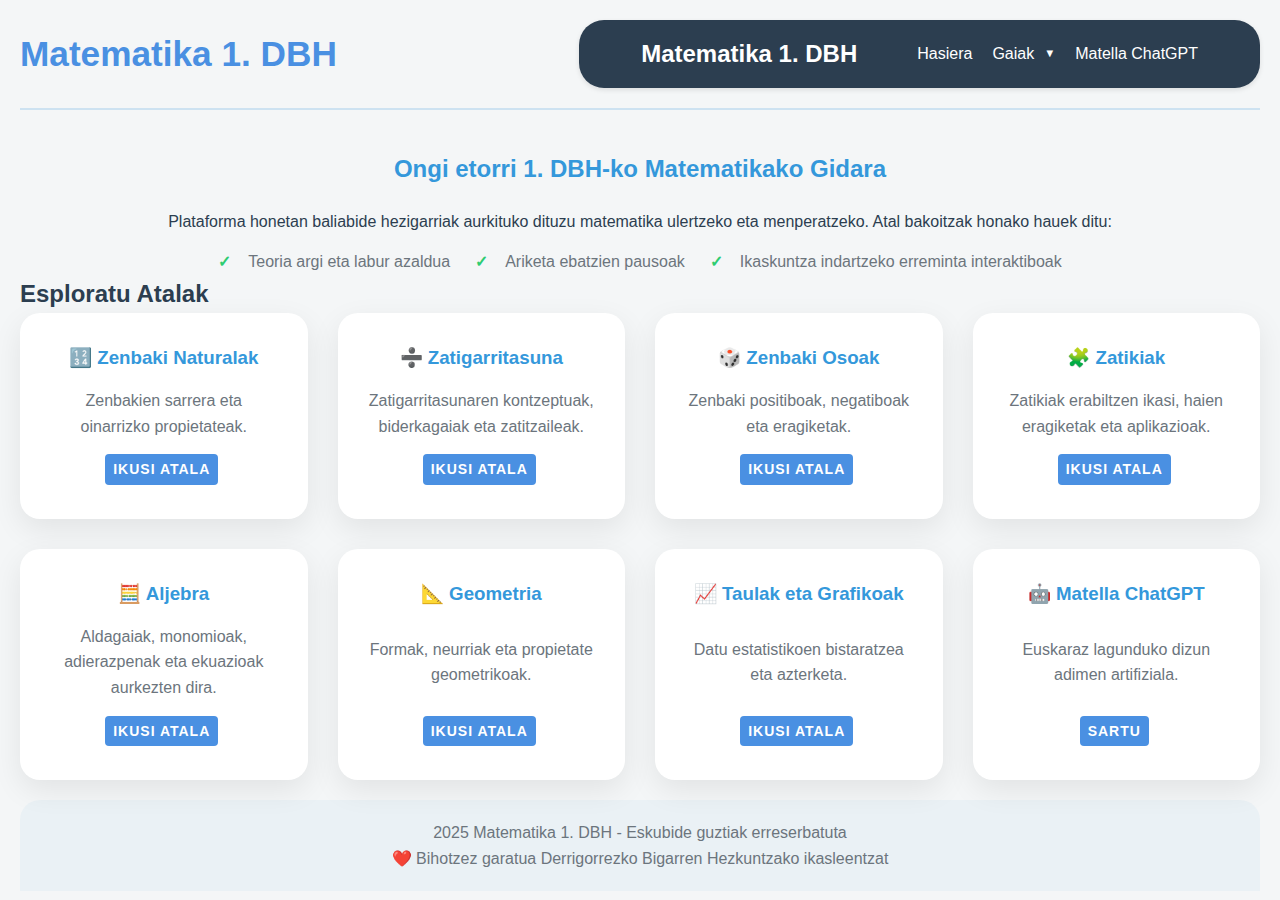
==== commit 82f5e450: "a" ====
--- a/index.html
+++ b/index.html
@@ -2,100 +2,13 @@
 <html lang="eu">
 <head>
     <meta charset="UTF-8">
-    <meta name="viewport" content="width=device-width, initial-scale=1.0, maximum-scale=1.0, user-scalable=no">
+    <meta name="viewport" content="width=device-width, initial-scale=1.0">
     <title>Matematika 1. DBH - Teoria eta Ariketak</title>
     <link rel="stylesheet" href="css/styles.css">
     <script src="js/main.js" defer></script>
     <meta name="description" content="Matematikako hezkuntza-baliabideak 1. DBH-rako">
     <meta name="keywords" content="matematika, DBH, hezkuntza, ariketak, teoria">
     <link rel="icon" href="data:image/svg+xml,<svg xmlns=%22http://www.w3.org/2000/svg%22 viewBox=%220 0 100 100%22><text y=%22.9em%22 font-size=%2290%22>📐</text></svg>">
-    <style>
-        /* Estilos para móvil */
-        @media screen and (max-width: 767px) {
-            .logo-titulo h1 {
-                font-size: 1.5rem;
-                text-align: center;
-            }
-            
-            .navbar {
-                flex-direction: column;
-                align-items: center;
-            }
-            
-            .navbar-logo {
-                margin-bottom: 10px;
-                text-align: center;
-            }
-            
-            .navbar-menu {
-                display: none;
-                width: 100%;
-                flex-direction: column;
-                text-align: center;
-            }
-            
-            .navbar-menu.active {
-                display: flex;
-            }
-            
-            .navbar-item {
-                padding: 10px;
-                width: 100%;
-                box-sizing: border-box;
-            }
-            
-            .dropdown {
-                width: 100%;
-            }
-            
-            .dropdown-content {
-                position: static;
-                width: 100%;
-                box-shadow: none;
-                margin-top: 5px;
-            }
-            
-            .dropdown-content a {
-                padding: 8px 15px;
-                text-align: center;
-            }
-            
-            .menu-toggle {
-                display: block;
-                cursor: pointer;
-                font-size: 1.5rem;
-                padding: 10px;
-            }
-            
-            #presentacion, #secciones {
-                padding: 15px;
-            }
-            
-            .tarjetas-secciones {
-                grid-template-columns: 1fr;
-            }
-            
-            .tarjeta {
-                margin-bottom: 15px;
-            }
-            
-            footer {
-                padding: 15px;
-                text-align: center;
-            }
-        }
-        
-        /* Estilos para PC (por defecto) */
-        .menu-toggle {
-            display: none;
-        }
-        
-        @media screen and (min-width: 768px) {
-            .navbar-menu {
-                display: flex;
-            }
-        }
-    </style>
 </head>
 <body>
     <header>
@@ -103,8 +16,7 @@
             <h1>Matematika 1. DBH</h1>
         </div>
         <nav class="navbar" aria-label="Nabigazio nagusia">
-            <a href="index.html" class="navbar-logo">Matematika 1. DBH</a>
-            <div class="menu-toggle" onclick="toggleMenu()">☰</div>
+            <a href="index.html" class="navbar-logo">Matematika 1. DBH&nbsp;&nbsp;&nbsp;&nbsp;&nbsp;&nbsp;&nbsp;&nbsp;&nbsp;</a>
             <div class="navbar-menu">
                 <a href="index.html" class="navbar-item">Hasiera</a>
                 <div class="dropdown">
@@ -188,12 +100,5 @@
         <p>2025 Matematika 1. DBH - Eskubide guztiak erreserbatuta</p>
         <p>❤️ Bihotzez garatua Derrigorrezko Bigarren Hezkuntzako ikasleentzat</p>
     </footer>
-
-    <script>
-        function toggleMenu() {
-            const navbarMenu = document.querySelector('.navbar-menu');
-            navbarMenu.classList.toggle('active');
-        }
-    </script>
 </body>
 </html>
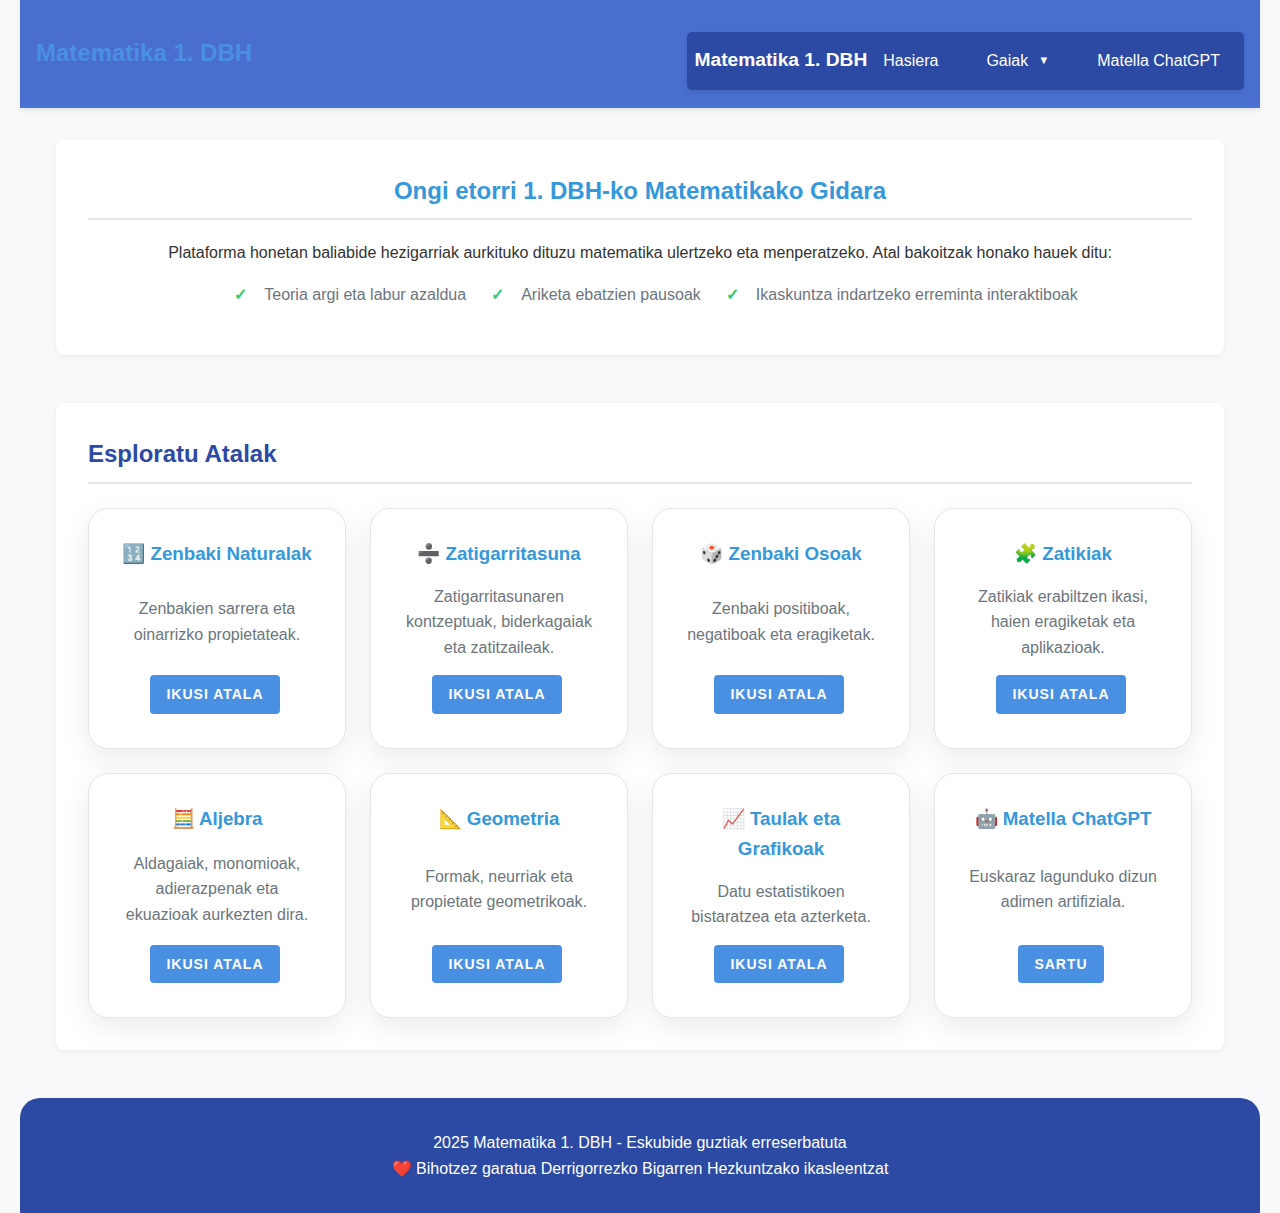
==== commit 2334ded6: "indexmob" ====
--- a/index.html
+++ b/index.html
@@ -16,7 +16,14 @@
             <h1>Matematika 1. DBH</h1>
         </div>
         <nav class="navbar" aria-label="Nabigazio nagusia">
-            <a href="index.html" class="navbar-logo">Matematika 1. DBH&nbsp;&nbsp;&nbsp;&nbsp;&nbsp;&nbsp;&nbsp;&nbsp;&nbsp;</a>
+            <div class="navbar-logo-container">
+                <a href="index.html" class="navbar-logo">Matematika 1. DBH</a>
+                <div class="menu-toggle">
+                    <span></span>
+                    <span></span>
+                    <span></span>
+                </div>
+            </div>
             <div class="navbar-menu">
                 <a href="index.html" class="navbar-item">Hasiera</a>
                 <div class="dropdown">
@@ -101,4 +108,4 @@
         <p>❤️ Bihotzez garatua Derrigorrezko Bigarren Hezkuntzako ikasleentzat</p>
     </footer>
 </body>
-</html>
+</html>--- a/css/styles.css
+++ b/css/styles.css
@@ -1065,3 +1065,282 @@
     background-color: rgb(255, 255, 255);
 }
 
+/* Estilos Base (compartidos entre móvil y desktop) */
+* {
+    margin: 0;
+    padding: 0;
+    box-sizing: border-box;
+}
+
+body {
+    font-family: 'Segoe UI', Tahoma, Geneva, Verdana, sans-serif;
+    line-height: 1.6;
+    color: #333;
+    background-color: #f8f9fa;
+}
+
+header {
+    background-color: #4a6ed0;
+    color: white;
+    padding: 1rem;
+    box-shadow: 0 2px 5px rgba(0, 0, 0, 0.1);
+}
+
+.logo-titulo h1 {
+    margin: 0;
+    font-size: 1.5rem;
+    text-align: center;
+}
+
+/* Estilos de la Barra de Navegación */
+.navbar {
+    display: flex;
+    justify-content: space-between;
+    align-items: center;
+    padding: 0.5rem;
+    background-color: #2c4aa3;
+    border-radius: 5px;
+    margin-top: 1rem;
+}
+
+.navbar-logo {
+    color: white;
+    text-decoration: none;
+    font-weight: bold;
+    font-size: 1.2rem;
+}
+
+.navbar-menu {
+    display: flex;
+    align-items: center;
+    gap: 1rem;
+}
+
+.navbar-item {
+    color: white;
+    text-decoration: none;
+    padding: 0.5rem 1rem;
+    border-radius: 4px;
+    transition: background-color 0.3s;
+}
+
+.navbar-item:hover {
+    background-color: #3a5bc5;
+}
+
+/* Dropdown */
+.dropdown {
+    position: relative;
+    display: inline-block;
+}
+
+.dropdown-btn {
+    color: white;
+    text-decoration: none;
+    cursor: pointer;
+}
+
+.dropdown-content {
+    display: none;
+    position: absolute;
+    background-color: #f9f9f9;
+    min-width: 200px;
+    box-shadow: 0 8px 16px rgba(0, 0, 0, 0.2);
+    z-index: 1;
+    border-radius: 4px;
+}
+
+.dropdown-content a {
+    color: #333;
+    padding: 12px 16px;
+    text-decoration: none;
+    display: block;
+}
+
+.dropdown-content a:hover {
+    background-color: #e6e6e6;
+}
+
+.dropdown:hover .dropdown-content {
+    display: block;
+}
+
+/* Secciones principales */
+main {
+    max-width: 1200px;
+    margin: 2rem auto;
+    padding: 0 1rem;
+}
+
+section {
+    margin-bottom: 3rem;
+    background-color: white;
+    padding: 2rem;
+    border-radius: 8px;
+    box-shadow: 0 2px 5px rgba(0, 0, 0, 0.05);
+}
+
+h2 {
+    margin-bottom: 1.5rem;
+    color: #2c4aa3;
+    border-bottom: 2px solid #e6e6e6;
+    padding-bottom: 0.5rem;
+}
+
+.teoria ul {
+    padding-left: 2rem;
+    margin: 1rem 0;
+}
+
+/* Tarjetas de secciones */
+.tarjetas-secciones {
+    display: grid;
+    grid-template-columns: repeat(auto-fill, minmax(250px, 1fr));
+    gap: 1.5rem;
+}
+
+.tarjeta {
+    border: 1px solid #e6e6e6;
+    border-radius: 8px;
+    padding: 1.5rem;
+    box-shadow: 0 2px 5px rgba(0, 0, 0, 0.05);
+    transition: transform 0.3s, box-shadow 0.3s;
+}
+
+.tarjeta:hover {
+    transform: translateY(-5px);
+    box-shadow: 0 5px 15px rgba(0, 0, 0, 0.1);
+}
+
+.tarjeta h3 {
+    color: #2c4aa3;
+    margin-bottom: 1rem;
+}
+
+.btn {
+    display: inline-block;
+    background-color: #4a6ed0;
+    color: white;
+    padding: 0.5rem 1rem;
+    border-radius: 4px;
+    text-decoration: none;
+    margin-top: 1rem;
+    transition: background-color 0.3s;
+}
+
+.btn:hover {
+    background-color: #2c4aa3;
+}
+
+/* Footer */
+footer {
+    background-color: #2c4aa3;
+    color: white;
+    text-align: center;
+    padding: 2rem;
+    margin-top: 2rem;
+}
+
+/* Menu Hamburguesa (solo visible en mobile) */
+.menu-toggle {
+    display: none;
+    flex-direction: column;
+    justify-content: space-between;
+    width: 30px;
+    height: 21px;
+    cursor: pointer;
+}
+
+.menu-toggle span {
+    height: 3px;
+    width: 100%;
+    background-color: white;
+    border-radius: 3px;
+    transition: all 0.3s ease;
+}
+
+/* Media Queries para diseño responsive */
+@media (max-width: 768px) {
+    /* Navbar para mobile */
+    .navbar {
+        flex-direction: column;
+        align-items: flex-start;
+    }
+    
+    .navbar-logo {
+        margin-bottom: 1rem;
+        display: flex;
+        justify-content: space-between;
+        width: 100%;
+        align-items: center;
+    }
+    
+    .menu-toggle {
+        display: flex;
+    }
+    
+    .navbar-menu {
+        display: none;
+        flex-direction: column;
+        width: 100%;
+        gap: 0.5rem;
+        margin-top: 1rem;
+    }
+    
+    .navbar-menu.active {
+        display: flex;
+    }
+    
+    .navbar-item {
+        width: 100%;
+        padding: 0.75rem;
+    }
+    
+    /* Ajustes para el dropdown en mobile */
+    .dropdown {
+        width: 100%;
+    }
+    
+    .dropdown-btn {
+        display: block;
+        width: 100%;
+        padding: 0.75rem;
+    }
+    
+    .dropdown-content {
+        position: static;
+        display: none;
+        width: 100%;
+        margin-top: 0.5rem;
+        box-shadow: none;
+        background-color: #3a5bc5;
+    }
+    
+    .dropdown-content a {
+        color: white;
+        padding: 0.75rem 1.5rem;
+    }
+    
+    .dropdown-content a:hover {
+        background-color: #2c4aa3;
+    }
+    
+    /* Mostrar dropdown al hacer clic en lugar de hover para mobile */
+    .dropdown.active .dropdown-content {
+        display: block;
+    }
+    
+    /* Tarjetas en móvil (una columna) */
+    .tarjetas-secciones {
+        grid-template-columns: 1fr;
+    }
+    
+    /* Ajustes de espaciado para móvil */
+    section {
+        padding: 1rem;
+    }
+    
+    .tarjeta {
+        padding: 1rem;
+    }
+}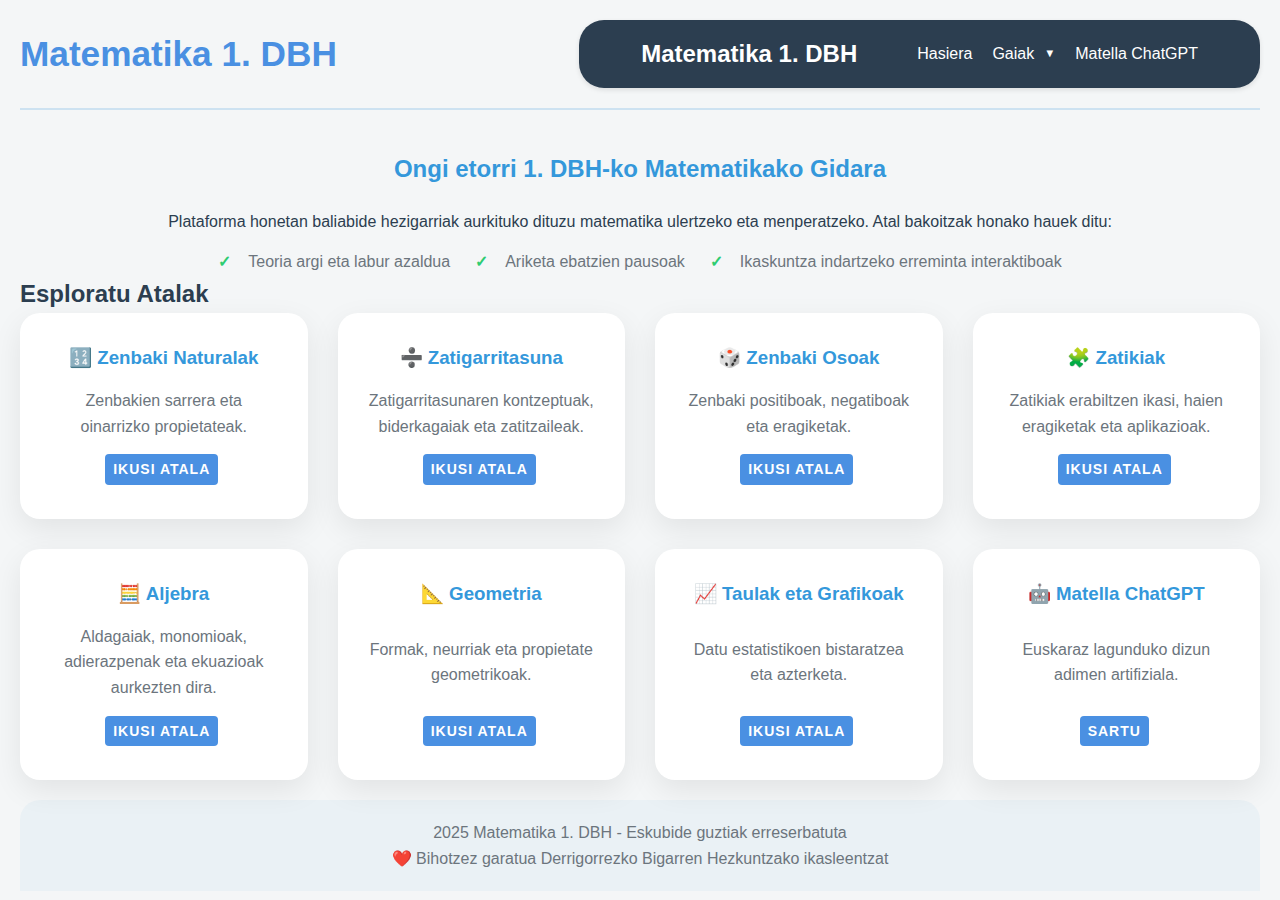
==== commit 9d1efea9: "f" ====
--- a/index.html
+++ b/index.html
@@ -16,14 +16,7 @@
             <h1>Matematika 1. DBH</h1>
         </div>
         <nav class="navbar" aria-label="Nabigazio nagusia">
-            <div class="navbar-logo-container">
-                <a href="index.html" class="navbar-logo">Matematika 1. DBH</a>
-                <div class="menu-toggle">
-                    <span></span>
-                    <span></span>
-                    <span></span>
-                </div>
-            </div>
+            <a href="index.html" class="navbar-logo">Matematika 1. DBH&nbsp;&nbsp;&nbsp;&nbsp;&nbsp;&nbsp;&nbsp;&nbsp;&nbsp;</a>
             <div class="navbar-menu">
                 <a href="index.html" class="navbar-item">Hasiera</a>
                 <div class="dropdown">
@@ -108,4 +101,4 @@
         <p>❤️ Bihotzez garatua Derrigorrezko Bigarren Hezkuntzako ikasleentzat</p>
     </footer>
 </body>
-</html>+</html>
--- a/css/styles.css
+++ b/css/styles.css
@@ -1065,282 +1065,3 @@
     background-color: rgb(255, 255, 255);
 }
 
-/* Estilos Base (compartidos entre móvil y desktop) */
-* {
-    margin: 0;
-    padding: 0;
-    box-sizing: border-box;
-}
-
-body {
-    font-family: 'Segoe UI', Tahoma, Geneva, Verdana, sans-serif;
-    line-height: 1.6;
-    color: #333;
-    background-color: #f8f9fa;
-}
-
-header {
-    background-color: #4a6ed0;
-    color: white;
-    padding: 1rem;
-    box-shadow: 0 2px 5px rgba(0, 0, 0, 0.1);
-}
-
-.logo-titulo h1 {
-    margin: 0;
-    font-size: 1.5rem;
-    text-align: center;
-}
-
-/* Estilos de la Barra de Navegación */
-.navbar {
-    display: flex;
-    justify-content: space-between;
-    align-items: center;
-    padding: 0.5rem;
-    background-color: #2c4aa3;
-    border-radius: 5px;
-    margin-top: 1rem;
-}
-
-.navbar-logo {
-    color: white;
-    text-decoration: none;
-    font-weight: bold;
-    font-size: 1.2rem;
-}
-
-.navbar-menu {
-    display: flex;
-    align-items: center;
-    gap: 1rem;
-}
-
-.navbar-item {
-    color: white;
-    text-decoration: none;
-    padding: 0.5rem 1rem;
-    border-radius: 4px;
-    transition: background-color 0.3s;
-}
-
-.navbar-item:hover {
-    background-color: #3a5bc5;
-}
-
-/* Dropdown */
-.dropdown {
-    position: relative;
-    display: inline-block;
-}
-
-.dropdown-btn {
-    color: white;
-    text-decoration: none;
-    cursor: pointer;
-}
-
-.dropdown-content {
-    display: none;
-    position: absolute;
-    background-color: #f9f9f9;
-    min-width: 200px;
-    box-shadow: 0 8px 16px rgba(0, 0, 0, 0.2);
-    z-index: 1;
-    border-radius: 4px;
-}
-
-.dropdown-content a {
-    color: #333;
-    padding: 12px 16px;
-    text-decoration: none;
-    display: block;
-}
-
-.dropdown-content a:hover {
-    background-color: #e6e6e6;
-}
-
-.dropdown:hover .dropdown-content {
-    display: block;
-}
-
-/* Secciones principales */
-main {
-    max-width: 1200px;
-    margin: 2rem auto;
-    padding: 0 1rem;
-}
-
-section {
-    margin-bottom: 3rem;
-    background-color: white;
-    padding: 2rem;
-    border-radius: 8px;
-    box-shadow: 0 2px 5px rgba(0, 0, 0, 0.05);
-}
-
-h2 {
-    margin-bottom: 1.5rem;
-    color: #2c4aa3;
-    border-bottom: 2px solid #e6e6e6;
-    padding-bottom: 0.5rem;
-}
-
-.teoria ul {
-    padding-left: 2rem;
-    margin: 1rem 0;
-}
-
-/* Tarjetas de secciones */
-.tarjetas-secciones {
-    display: grid;
-    grid-template-columns: repeat(auto-fill, minmax(250px, 1fr));
-    gap: 1.5rem;
-}
-
-.tarjeta {
-    border: 1px solid #e6e6e6;
-    border-radius: 8px;
-    padding: 1.5rem;
-    box-shadow: 0 2px 5px rgba(0, 0, 0, 0.05);
-    transition: transform 0.3s, box-shadow 0.3s;
-}
-
-.tarjeta:hover {
-    transform: translateY(-5px);
-    box-shadow: 0 5px 15px rgba(0, 0, 0, 0.1);
-}
-
-.tarjeta h3 {
-    color: #2c4aa3;
-    margin-bottom: 1rem;
-}
-
-.btn {
-    display: inline-block;
-    background-color: #4a6ed0;
-    color: white;
-    padding: 0.5rem 1rem;
-    border-radius: 4px;
-    text-decoration: none;
-    margin-top: 1rem;
-    transition: background-color 0.3s;
-}
-
-.btn:hover {
-    background-color: #2c4aa3;
-}
-
-/* Footer */
-footer {
-    background-color: #2c4aa3;
-    color: white;
-    text-align: center;
-    padding: 2rem;
-    margin-top: 2rem;
-}
-
-/* Menu Hamburguesa (solo visible en mobile) */
-.menu-toggle {
-    display: none;
-    flex-direction: column;
-    justify-content: space-between;
-    width: 30px;
-    height: 21px;
-    cursor: pointer;
-}
-
-.menu-toggle span {
-    height: 3px;
-    width: 100%;
-    background-color: white;
-    border-radius: 3px;
-    transition: all 0.3s ease;
-}
-
-/* Media Queries para diseño responsive */
-@media (max-width: 768px) {
-    /* Navbar para mobile */
-    .navbar {
-        flex-direction: column;
-        align-items: flex-start;
-    }
-    
-    .navbar-logo {
-        margin-bottom: 1rem;
-        display: flex;
-        justify-content: space-between;
-        width: 100%;
-        align-items: center;
-    }
-    
-    .menu-toggle {
-        display: flex;
-    }
-    
-    .navbar-menu {
-        display: none;
-        flex-direction: column;
-        width: 100%;
-        gap: 0.5rem;
-        margin-top: 1rem;
-    }
-    
-    .navbar-menu.active {
-        display: flex;
-    }
-    
-    .navbar-item {
-        width: 100%;
-        padding: 0.75rem;
-    }
-    
-    /* Ajustes para el dropdown en mobile */
-    .dropdown {
-        width: 100%;
-    }
-    
-    .dropdown-btn {
-        display: block;
-        width: 100%;
-        padding: 0.75rem;
-    }
-    
-    .dropdown-content {
-        position: static;
-        display: none;
-        width: 100%;
-        margin-top: 0.5rem;
-        box-shadow: none;
-        background-color: #3a5bc5;
-    }
-    
-    .dropdown-content a {
-        color: white;
-        padding: 0.75rem 1.5rem;
-    }
-    
-    .dropdown-content a:hover {
-        background-color: #2c4aa3;
-    }
-    
-    /* Mostrar dropdown al hacer clic en lugar de hover para mobile */
-    .dropdown.active .dropdown-content {
-        display: block;
-    }
-    
-    /* Tarjetas en móvil (una columna) */
-    .tarjetas-secciones {
-        grid-template-columns: 1fr;
-    }
-    
-    /* Ajustes de espaciado para móvil */
-    section {
-        padding: 1rem;
-    }
-    
-    .tarjeta {
-        padding: 1rem;
-    }
-}